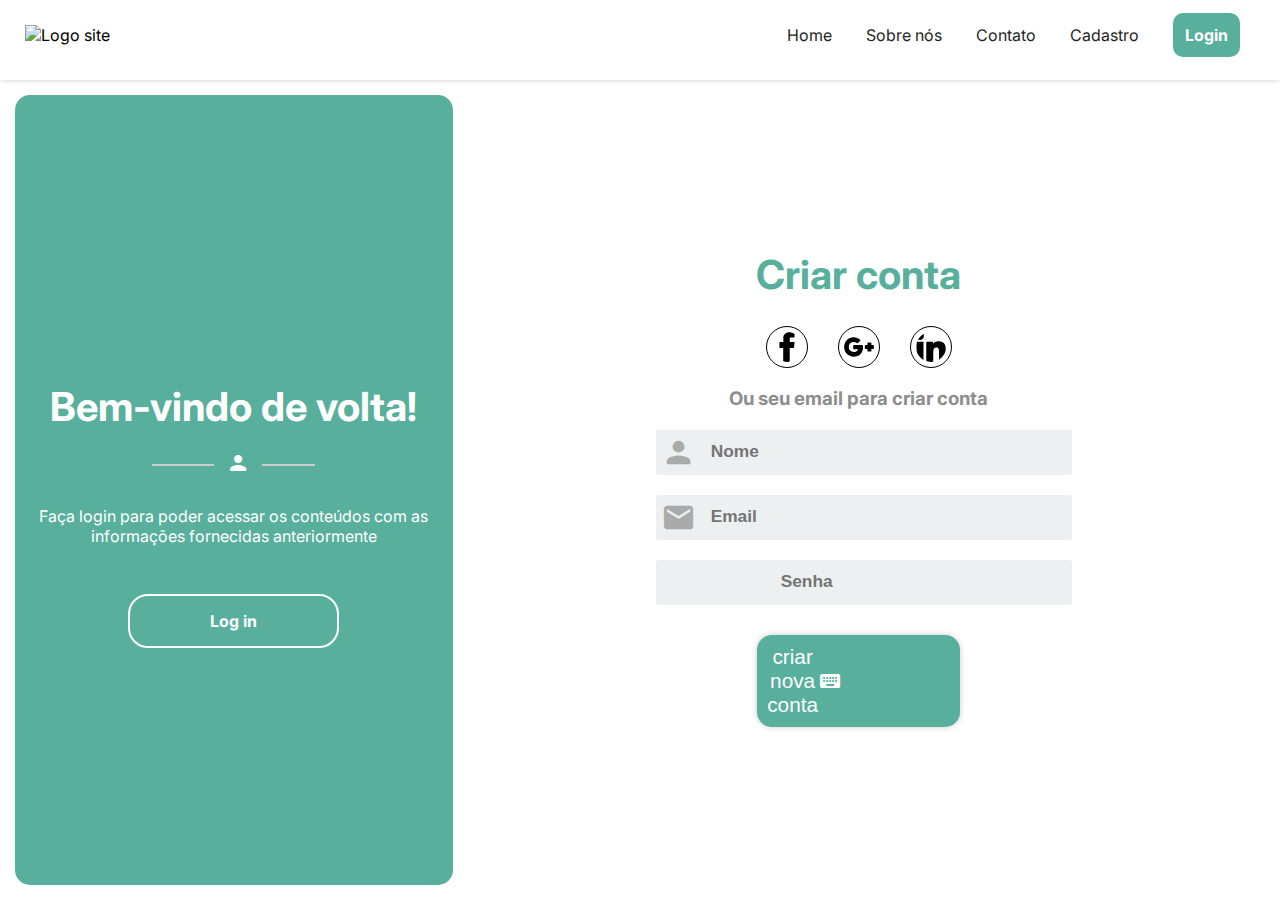
==== codigo/cadastro.html @ 4d18f3f8 "Merge pull request #1 from arthur-souza-armond-puc/master" ====
<!DOCTYPE html>
<html lang="pt-br">
<head>

    <!-- Meta tags -->
    <meta charset="UTF-8">
    <meta http-equiv="X-UA-Compatible" content="IE=edge">
    <meta name="viewport" content="width=device-width, initial-scale=1.0">

    <!-- Links -->    
    <link rel="stylesheet" href="global-styles/style.css"><!-- Global styles -->
    <link rel="stylesheet" href="header/assets/css/style.css"><!-- Header styles -->
    <link rel="stylesheet" href="pages-assets/cadastro/css/style.css"><!-- Cadastro styles -->
    <link href="https://fonts.googleapis.com/icon?family=Material+Icons" rel="stylesheet"><!-- Material icons -->

    <title>Cadastro - Programação em C#</title>
</head>
<body>
    <header>
        <div id="c-maxwidth-header">
            <div id="c-header-logo">
                <img alt="Logo site" alt="Logo site" src="">
            </div>        
            <nav>
                <li>
                    <a href="home.html">
                        Home
                    </a>
                    <a href="sobre-nos.html">
                        Sobre nós
                    </a>
                    <a href="contato.html">
                        Contato
                    </a>
                    <a href="cadastro.html">
                        Cadastro
                    </a>
                    <a class="login-btn-nav-header" href="login.html">
                        Login
                    </a>
                </li>
            </nav>
        </div>
    </header>
    <main class="row">
        <div id="login-call">
            <div id="c-login">
                <h2>
                    Bem-vindo de volta!
                </h2>
                <div class="divider-login">
                    <i class="material-icons">
                        person
                    </i>
                </div>
                <p>
                    Faça login para poder acessar os conteúdos com as informações fornecidas anteriormente
                </p><br><br>
                <a href="login.html">Log in</a>
            </div>            
        </div>
        <aside id="create-account-side">
            <div id="c-center-form-create-account">
                <h1>
                    Criar conta
                </h1>
                <div class="row" id="c-social-login-types">
                    <object data="pages-assets/cadastro/imgs/social-icons/facebook-icon.svg" width="30" height="30"> </object>
                    <object data="pages-assets/cadastro/imgs/social-icons/google-icon.svg" width="30" height="30"> </object>
                    <object data="pages-assets/cadastro/imgs/social-icons/linkedin-icon.svg" width="30" height="30"> </object>
                </div>
                <h3 style="color:#8d8d8d">
                    Ou seu email para criar conta
                </h3>
                <form name="save-new-user">
                    <div class="c-input-account-new">
                        <i class="material-icons">
                            person
                        </i>
                        <input placeholder="Nome">
                    </div>
                    <div class="c-input-account-new">
                        <i class="material-icons">
                            mail
                        </i>
                        <input placeholder="Email">
                    </div>
                    <div class="c-input-account-new">
                        <i class="material-icons">
                            key
                        </i>
                        <input placeholder="Senha">
                    </div>
                    <button class="row">
                        <span>criar nova conta</span>
                        <i class="material-icons">
                            keyboard_double_arrow_right
                        </i>
                    </button>
                </form>
            </div>            
        </aside>
    </main>
</body>
</html>
---- codigo/global-styles/style.css ----
:root{
    --primaryColorGlobal: #58AF9C;
}
.row{
    display: flex;
    flex-direction: row;
}
---- codigo/header/assets/css/style.css ----
header{    
    box-shadow: 0 0 0.3em #ccc;
    padding: 25px;
    height: 30px;
}
header #c-maxwidth-header{
    max-width: 1300px;
    margin: auto;
    display: flex;
    align-items: center;
    flex-direction: row;
}
header #c-header-logo{
    width: 35%;
}
header nav{
    width: 65%;
    text-align: end;
}
header nav li{
    list-style-type:none;
}
header nav li a{
    margin: 0px 15px;
    cursor: pointer;
}
header nav li .login-btn-nav-header{
    background-color: var( --primaryColorGlobal );
    padding: 12px;
    border-radius: 10px;
    color: white;
    font-weight: bold;
}
---- codigo/pages-assets/cadastro/css/style.css ----
@import url('https://fonts.googleapis.com/css2?family=Inter&display=swap');

/* Classes auxiliares */
.divider-login{    
    background-color: #ccc;
    width: 40%;
    margin: auto;
    height: 2px;
    margin-bottom: 40px;
}
.divider-login i{
    position: absolute;
    background-color: var( --primaryColorGlobal );
    padding: 12px;
    border-radius: 50%;
    margin-top: -25px;
    margin-left: -20px;
}
.row{
    display: flex;
    flex-direction: row;
    align-items: center;
}

body{
    font-family: 'Inter';
    padding: 0px;
    margin: 0;
    height: 100vh;
}
a{
    text-decoration: none;
    color: #252525;
}
main{
    height: calc( 100% - 110px );
    padding: 15px;
}
main #login-call{
    background-color: var( --primaryColorGlobal );
    width: 35%;
    height: 100%;
    display: flex;
    align-items: center;
    border-radius: 15px;
}
#login-call #c-login{
    text-align: center;
    padding: 15px;
    display: block;
    color: white;
}
#login-call h2{
    font-size: 2.5em;
    font-weight: bold;
}
#login-call p{
    margin-bottom: 25px;
    font-weight: 400;
}
#login-call a{
    border:solid;
    border-width: 2px;
    border-radius: 20px;
    padding: 15px 80px;
    font-weight: bold;
    cursor: pointer;
    color: white;
}
#login-call a:hover{
    background-color: white;
    color: var( --primaryColorGlobal );
}

#create-account-side{    
    display: flex;
    align-items: center;
    width: 65%;
}
#create-account-side #c-center-form-create-account{
    text-align: center;
    width: 100%;
}
#create-account-side h1{
    text-align: center;
    color: var( --primaryColorGlobal );
    font-size: 2.5em;
}
#create-account-side #c-social-login-types{
    justify-content: center;
}
#create-account-side #c-social-login-types object{
    border: solid;
    border-width: 1px;
    margin: 0px 15px;
    padding: 5px;
    border-radius: 50%;
}
#create-account-side form{
    width: 50%;
    margin: auto;
}
#create-account-side form .c-input-account-new{
    background-color: #ECF0F1;
    width: 100%;
    border: none;
    padding: 5px;
    display: flex;
    align-items: center;
    border-radius: 3px;
    margin: 20px 0px;
}
.c-input-account-new i{
    font-size: 35px;
    margin-right: 10px;
    color: #a9aaaa;
}
.c-input-account-new input{
    padding: 5px;
    background-color: rgba(0,0,0,0);
    width: 100%;
    border: none;
}
.c-input-account-new input:focus{
    outline: none;
}
.c-input-account-new input::placeholder{
    font-weight: bold;
    font-size: 1.3em;
}
#create-account-side form button{
    width: 50%;
    margin:30px auto;
    justify-content: space-between;
    background-color: var( --primaryColorGlobal );
    color: white;
    border: none;
    padding: 10px;
    font-size: 1.3em;
    border-radius: 15px;
    box-shadow: 0 0 0.3em #ccc;
    cursor: pointer;
}
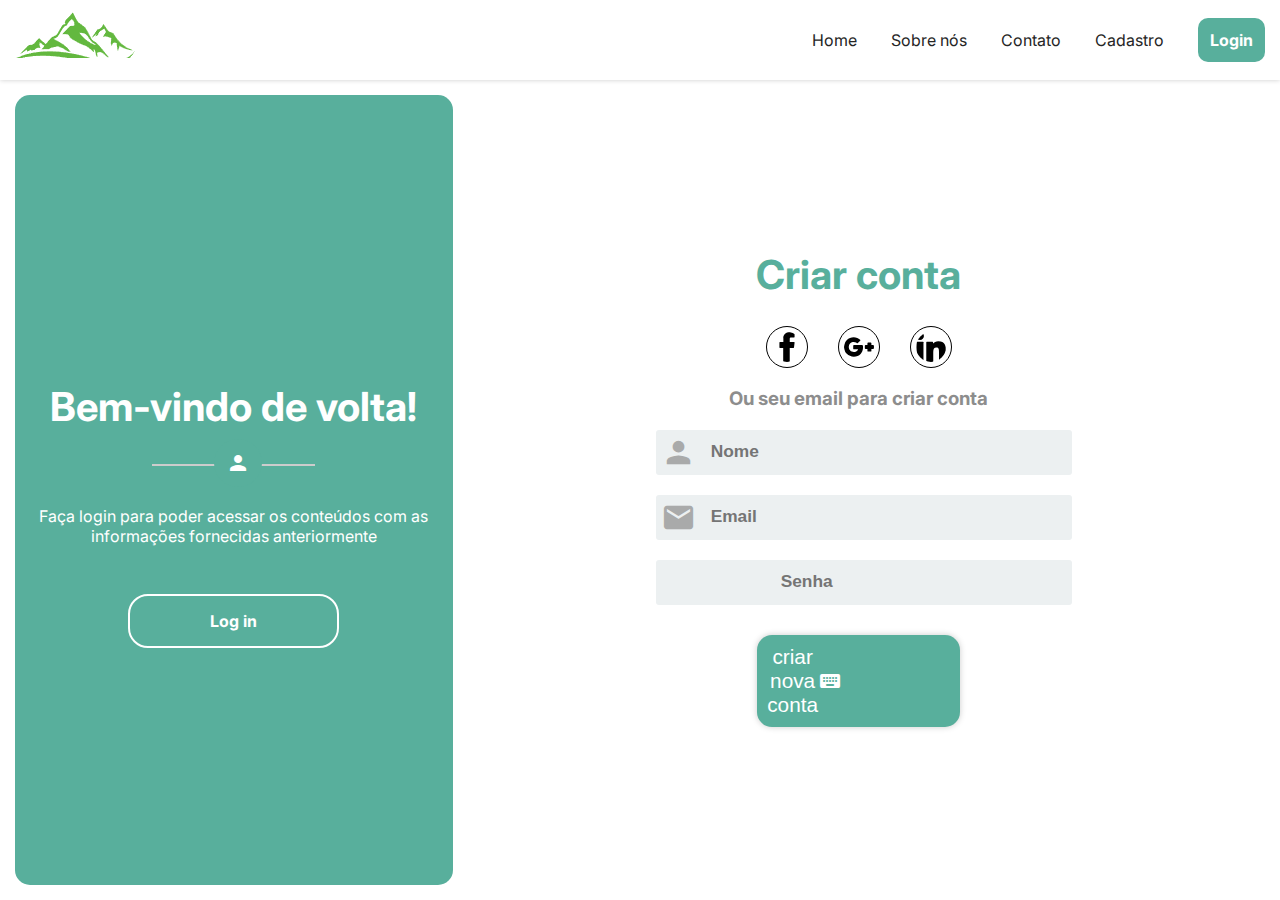
==== commit c9f40084: "Merge pull request #3 from arthur-souza-armond-puc/arthur" ====
--- a/codigo/cadastro.html
+++ b/codigo/cadastro.html
@@ -19,11 +19,10 @@
     <header>
         <div id="c-maxwidth-header">
             <div id="c-header-logo">
-                <img alt="Logo site" alt="Logo site" src="">
             </div>        
             <nav>
                 <li>
-                    <a href="home.html">
+                    <a href="index.html">
                         Home
                     </a>
                     <a href="sobre-nos.html">
@@ -101,5 +100,7 @@
             </div>            
         </aside>
     </main>
+    <!-- Scripts -->
+    <script type="text/javascript" src="header/assets/js/script.js"></script>
 </body>
 </html>--- a/codigo/header/assets/css/style.css
+++ b/codigo/header/assets/css/style.css
@@ -1,7 +1,7 @@
 header{    
     box-shadow: 0 0 0.3em #ccc;
-    padding: 25px;
-    height: 30px;
+    min-height: 80px;
+    height: 80px;
 }
 header #c-maxwidth-header{
     max-width: 1300px;
@@ -9,6 +9,7 @@
     display: flex;
     align-items: center;
     flex-direction: row;
+    height: 100%;
 }
 header #c-header-logo{
     width: 35%;
@@ -30,4 +31,11 @@
     border-radius: 10px;
     color: white;
     font-weight: bold;
+}
+#c-header-logo{
+    background-image: url( '../../../project-assets/logo-csharp.png' );
+    background-position: left;
+    background-repeat: no-repeat;
+    height: 50px;
+    margin-top: -15px;
 }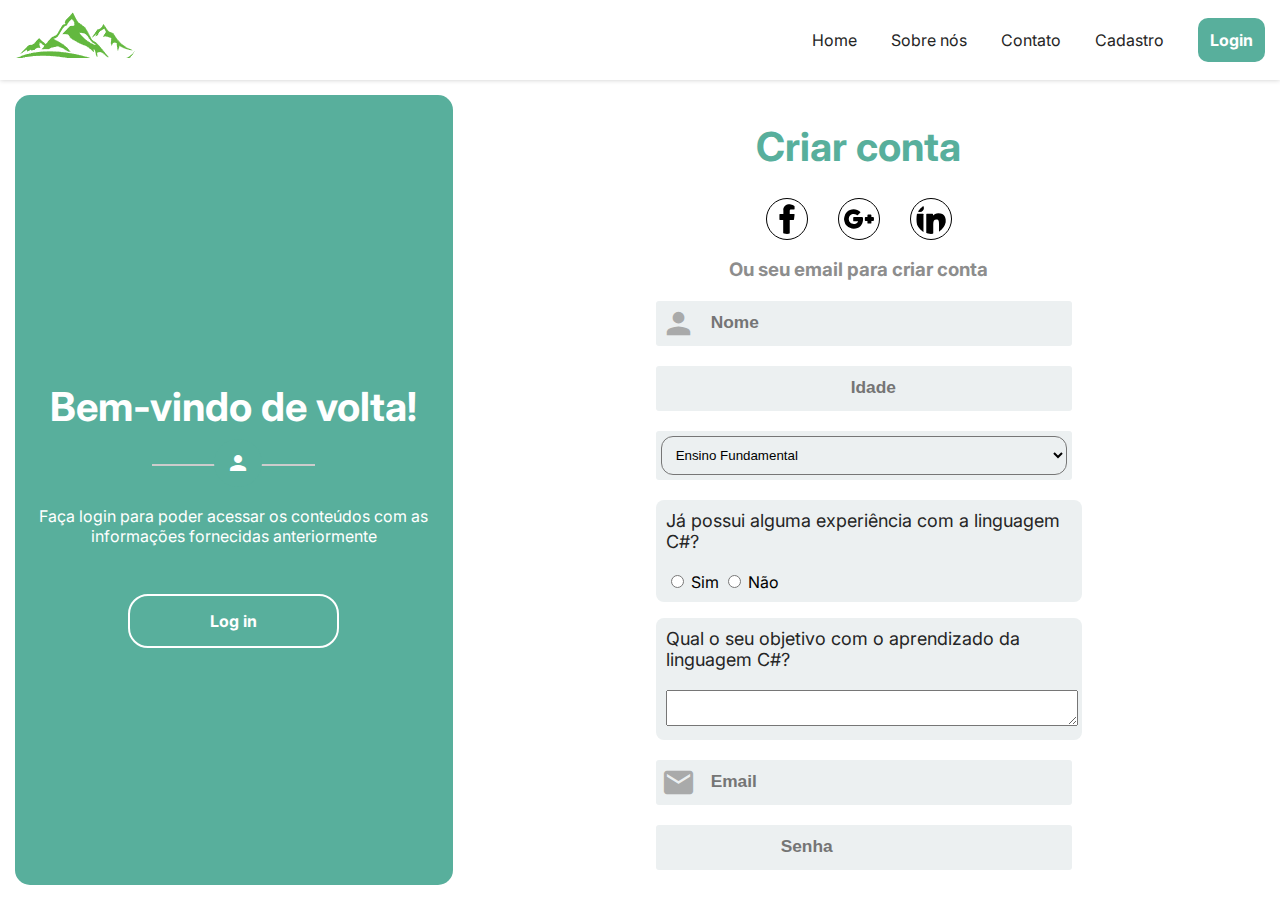
==== commit 45ebb660: "Adição de conteudo na página de cadastro" ====
--- a/codigo/cadastro.html
+++ b/codigo/cadastro.html
@@ -80,6 +80,37 @@
                     </div>
                     <div class="c-input-account-new">
                         <i class="material-icons">
+                            badge
+                        </i>
+                        <input placeholder="Idade" value="" type="number" id="user-idade">
+                    </div>
+                    <div class="c-input-account-new">
+                        <select id="s-escolaridade-options">
+                            <option value="" disabled>Selecione uma opção</option>
+                            <option value="ensino-fundamental">Ensino Fundamental</option>
+                            <option value="ensino-medio">Ensino médio</option>
+                            <option value="ensino-superior">Ensino Superior</option>
+                            <option value="pos-graduacao">Pós Graduação</option>
+                        </select>
+                    </div>
+                    <p style="text-align:start;background-color: #ECF0F1;padding: 10px;border-radius: 8px;width: 100%;">
+                        <label for="experiencia-csharp" style="font-weight: 6   00;font-size: 18px;color:#252525">
+                            Já possui alguma experiência com a linguagem C#?
+                        </label><br><br>
+                        <input type="radio" id="sim" name="experiencia-csharp" value="sim" required/>
+                        <label for="sim">Sim</label>
+                        <input type="radio" id="nao" name="experiencia-csharp" value="nao" required/>
+                        <label for="nao">Não</label>
+                    </p>
+                    <p style="text-align:start;background-color: #ECF0F1;padding: 10px;border-radius: 8px;width: 100%;">
+                        <label for="objetivo-csharp" style="font-weight: 6  00;font-size: 18px;color:#252525">
+                            Qual o seu objetivo com o aprendizado da linguagem C#?
+                        </label><br><br>
+                        <textarea id="objetivo-csharp" name="objetivo-csharp" required style="width:100%; max-width: 100%;"></textarea>
+                    </p>
+                    
+                    <div class="c-input-account-new">
+                        <i class="material-icons">
                             mail
                         </i>
                         <input placeholder="Email">
--- a/codigo/pages-assets/cadastro/css/style.css
+++ b/codigo/pages-assets/cadastro/css/style.css
@@ -76,10 +76,13 @@
     display: flex;
     align-items: center;
     width: 65%;
+    overflow-y: auto;
+    height: 100%;
 }
 #create-account-side #c-center-form-create-account{
     text-align: center;
     width: 100%;
+    height: 100%;
 }
 #create-account-side h1{
     text-align: center;
@@ -96,9 +99,16 @@
     padding: 5px;
     border-radius: 50%;
 }
+#s-escolaridade-options{
+    width: 100%;
+    background-color: rgba(0,0,0,0);
+    padding: 10px;
+    border-radius: 12px;
+}
 #create-account-side form{
     width: 50%;
     margin: auto;
+    padding-bottom: 50px;
 }
 #create-account-side form .c-input-account-new{
     background-color: #ECF0F1;
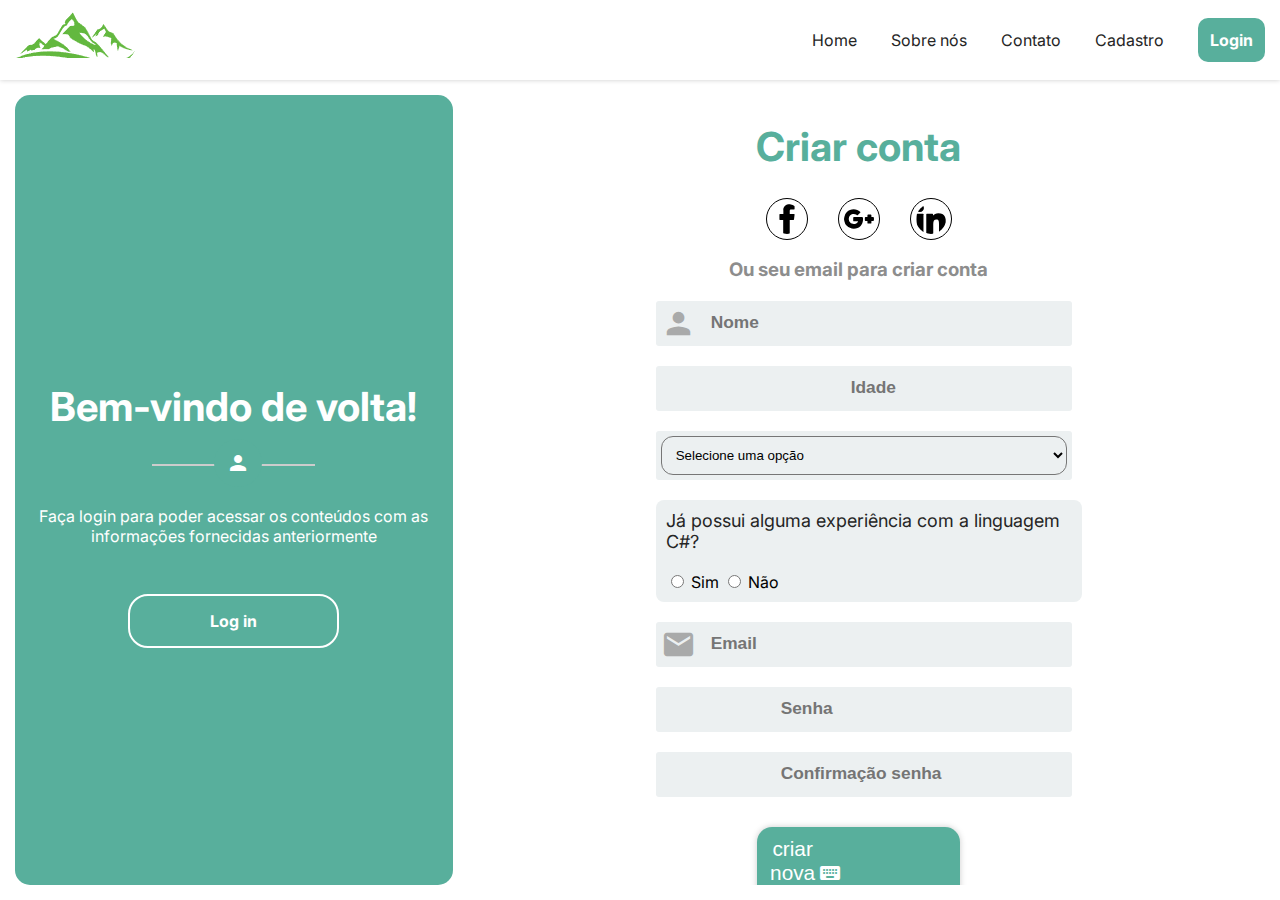
==== commit 1fe9aa05: "01/criar-cadastro Comecei a criar o cadastro de usuários no site" ====
--- a/codigo/cadastro.html
+++ b/codigo/cadastro.html
@@ -76,7 +76,7 @@
                         <i class="material-icons">
                             person
                         </i>
-                        <input placeholder="Nome">
+                        <input placeholder="Nome" id="nome-cadastro">
                     </div>
                     <div class="c-input-account-new">
                         <i class="material-icons">
@@ -86,7 +86,7 @@
                     </div>
                     <div class="c-input-account-new">
                         <select id="s-escolaridade-options">
-                            <option value="" disabled>Selecione uma opção</option>
+                            <option value="" disabled selected>Selecione uma opção</option>
                             <option value="ensino-fundamental">Ensino Fundamental</option>
                             <option value="ensino-medio">Ensino médio</option>
                             <option value="ensino-superior">Ensino Superior</option>
@@ -102,26 +102,25 @@
                         <input type="radio" id="nao" name="experiencia-csharp" value="nao" required/>
                         <label for="nao">Não</label>
                     </p>
-                    <p style="text-align:start;background-color: #ECF0F1;padding: 10px;border-radius: 8px;width: 100%;">
-                        <label for="objetivo-csharp" style="font-weight: 6  00;font-size: 18px;color:#252525">
-                            Qual o seu objetivo com o aprendizado da linguagem C#?
-                        </label><br><br>
-                        <textarea id="objetivo-csharp" name="objetivo-csharp" required style="width:100%; max-width: 100%;"></textarea>
-                    </p>
-                    
                     <div class="c-input-account-new">
                         <i class="material-icons">
                             mail
                         </i>
-                        <input placeholder="Email">
+                        <input placeholder="Email" id="email-cadastro">
                     </div>
                     <div class="c-input-account-new">
                         <i class="material-icons">
                             key
                         </i>
-                        <input placeholder="Senha">
+                        <input placeholder="Senha" id="senha-cadastro" type="password">
                     </div>
-                    <button class="row">
+                    <div class="c-input-account-new">
+                        <i class="material-icons">
+                            key
+                        </i>
+                        <input placeholder="Confirmação senha" id="confirm-senha-cadastro" type="password">
+                    </div>
+                    <button class="row" type="button" onclick="cadastrar()">
                         <span>criar nova conta</span>
                         <i class="material-icons">
                             keyboard_double_arrow_right
@@ -133,5 +132,6 @@
     </main>
     <!-- Scripts -->
     <script type="text/javascript" src="header/assets/js/script.js"></script>
+    <script type="text/javascript" src="pages-assets/cadastro/js/script.js"></script>
 </body>
 </html>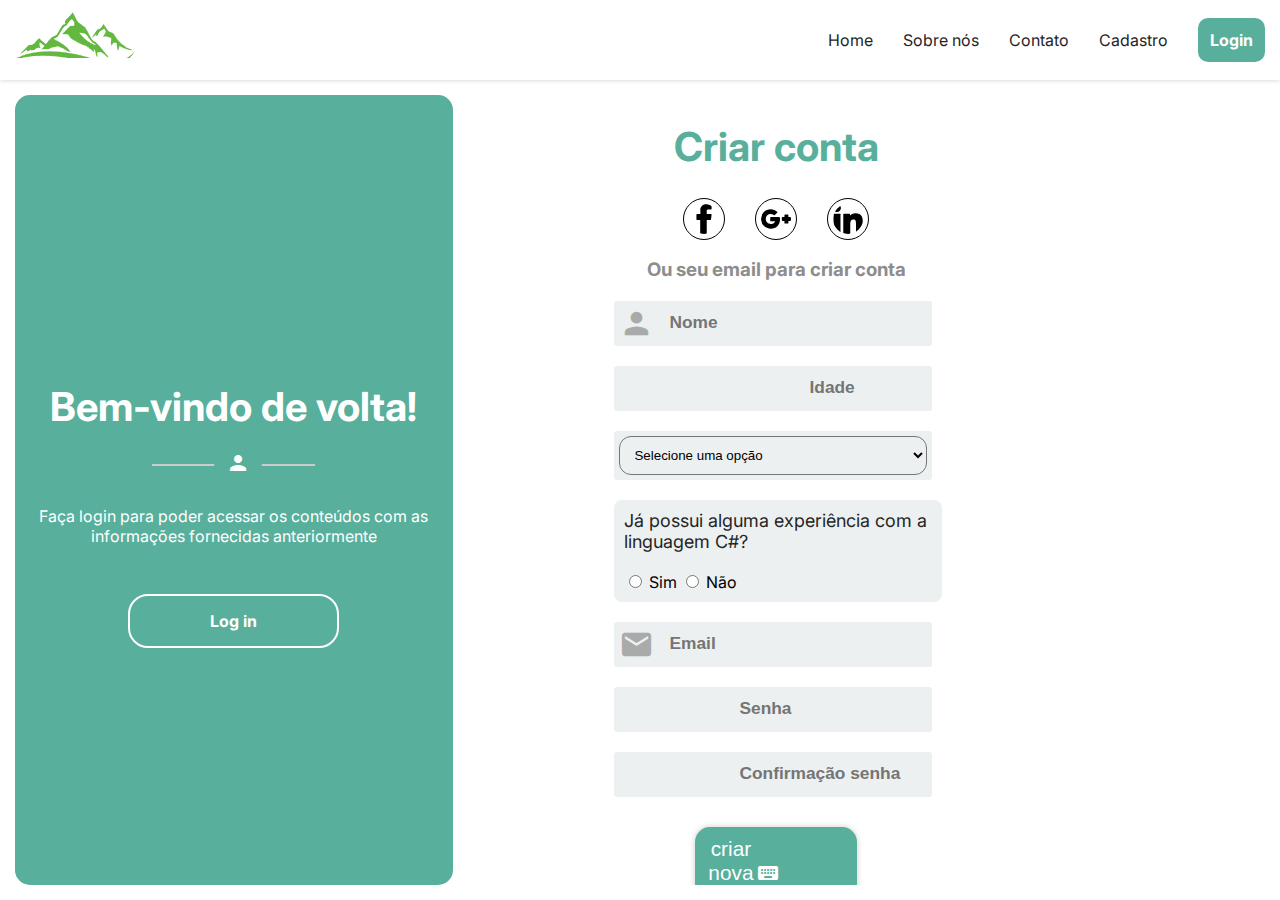
==== commit 9fc260af: "responsividade pages" ====
--- a/codigo/cadastro.html
+++ b/codigo/cadastro.html
@@ -1,6 +1,15 @@
 <!DOCTYPE html>
 <html lang="pt-br">
 <head>
+
+    <script>
+        
+        let session = sessionStorage.getItem( 'session' );
+        
+        if( session )
+            window.location.href = 'conta.html'
+
+    </script>
 
     <!-- Meta tags -->
     <meta charset="UTF-8">
@@ -18,31 +27,43 @@
 <body>
     <header>
         <div id="c-maxwidth-header">
-            <div id="c-header-logo">
-            </div>        
+            <div id="c-header-logo"></div>
+            <span class="material-icons mob-hamburguer">
+                menu
+            </span>
             <nav>
-                <li>
-                    <a href="index.html">
-                        Home
-                    </a>
-                    <a href="sobre-nos.html">
-                        Sobre nós
-                    </a>
-                    <a href="contato.html">
-                        Contato
-                    </a>
-                    <a href="cadastro.html">
-                        Cadastro
-                    </a>
-                    <a class="login-btn-nav-header" href="login.html">
-                        Login
-                    </a>
-                </li>
+                <ul>
+                    <li>
+                        <a href="index.html">
+                            Home
+                        </a> 
+                    </li>
+                    <li>
+                        <a href="sobre-nos.html">
+                            Sobre nós
+                        </a>
+                    </li>
+                    <li>
+                        <a href="contato.html">
+                            Contato
+                        </a>
+                    </li>
+                    <li>
+                        <a href="cadastro.html">
+                            Cadastro
+                        </a>
+                    </li>
+                    <li>
+                        <a class="login-btn-nav-header" href="login.html">
+                            Login
+                        </a>
+                    </li>
+                </ul>
             </nav>
         </div>
     </header>
     <main class="row">
-        <div id="login-call">
+        <div id="login-call" class="col-md-6 col-12">
             <div id="c-login">
                 <h2>
                     Bem-vindo de volta!
@@ -58,7 +79,7 @@
                 <a href="login.html">Log in</a>
             </div>            
         </div>
-        <aside id="create-account-side">
+        <aside id="create-account-side" class="col-md-6 col-12">
             <div id="c-center-form-create-account">
                 <h1>
                     Criar conta
@@ -93,7 +114,7 @@
                             <option value="pos-graduacao">Pós Graduação</option>
                         </select>
                     </div>
-                    <p style="text-align:start;background-color: #ECF0F1;padding: 10px;border-radius: 8px;width: 100%;">
+                    <p style="text-align:start;background-color: #ECF0F1;padding: 10px;border-radius: 8px;width: 95%;">
                         <label for="experiencia-csharp" style="font-weight: 6   00;font-size: 18px;color:#252525">
                             Já possui alguma experiência com a linguagem C#?
                         </label><br><br>
@@ -132,6 +153,7 @@
     </main>
     <!-- Scripts -->
     <script type="text/javascript" src="header/assets/js/script.js"></script>
+    <script type="text/javascript" src="global/js/db-actions.js"></script>
     <script type="text/javascript" src="pages-assets/cadastro/js/script.js"></script>
 </body>
 </html>--- a/codigo/header/assets/css/style.css
+++ b/codigo/header/assets/css/style.css
@@ -18,8 +18,10 @@
     width: 65%;
     text-align: end;
 }
-header nav li{
+header nav ul{
     list-style-type:none;
+    display: flex;
+    justify-content: end;
 }
 header nav li a{
     margin: 0px 15px;
@@ -38,4 +40,50 @@
     background-repeat: no-repeat;
     height: 50px;
     margin-top: -15px;
+}
+
+.mob-hamburguer{
+    background-color: var( --primaryColorGlobal );
+    color: white;
+    padding: 10px;
+    border-radius: 12px;
+    margin-right: 10px;
+    display: none !important;
+}
+
+@media screen and ( max-width: 768px ){
+    header nav{
+        position: absolute;
+        margin-top: 330px;
+        background-color: white;
+        width: 100%;
+        text-align: start;
+        box-shadow: 0 0 0.3em #25252569;
+    }
+    header nav ul{
+        padding: 0;
+        display: block;
+    }
+    header nav ul li{
+        border: solid;
+        border-width: 0px 0px 1px 0px;
+        border-color: #ccc;
+    }
+    header nav li a{
+        color: #252525;
+        font-weight: bold;
+        padding: 10px;
+        display: block;
+    }
+    header nav li .login-btn-nav-header{
+        background-color: #fff;
+        color: #252525;
+        display: block;
+    }
+    header #c-maxwidth-header{
+        justify-content: space-between;
+    }
+    .mob-hamburguer{
+        display: block !important;
+    }
 }--- a/codigo/pages-assets/cadastro/css/style.css
+++ b/codigo/pages-assets/cadastro/css/style.css
@@ -1,4 +1,4 @@
-@import url('https://fonts.googleapis.com/css2?family=Inter&display=swap');
+    @import url('https://fonts.googleapis.com/css2?family=Inter&display=swap');
 
 /* Classes auxiliares */
 .divider-login{    
@@ -74,8 +74,7 @@
 
 #create-account-side{    
     display: flex;
-    align-items: center;
-    width: 65%;
+    align-items: center;    
     overflow-y: auto;
     height: 100%;
 }
@@ -112,7 +111,7 @@
 }
 #create-account-side form .c-input-account-new{
     background-color: #ECF0F1;
-    width: 100%;
+    width: 95%;
     border: none;
     padding: 5px;
     display: flex;
@@ -150,4 +149,16 @@
     border-radius: 15px;
     box-shadow: 0 0 0.3em #ccc;
     cursor: pointer;
+}
+
+@media screen and ( max-width: 768px ){
+    #login-call{
+        display: none !important;
+    }
+    #create-account-side{
+        overflow-y: none;
+    }
+    #create-account-side form{
+        width: 100%;
+    }
 }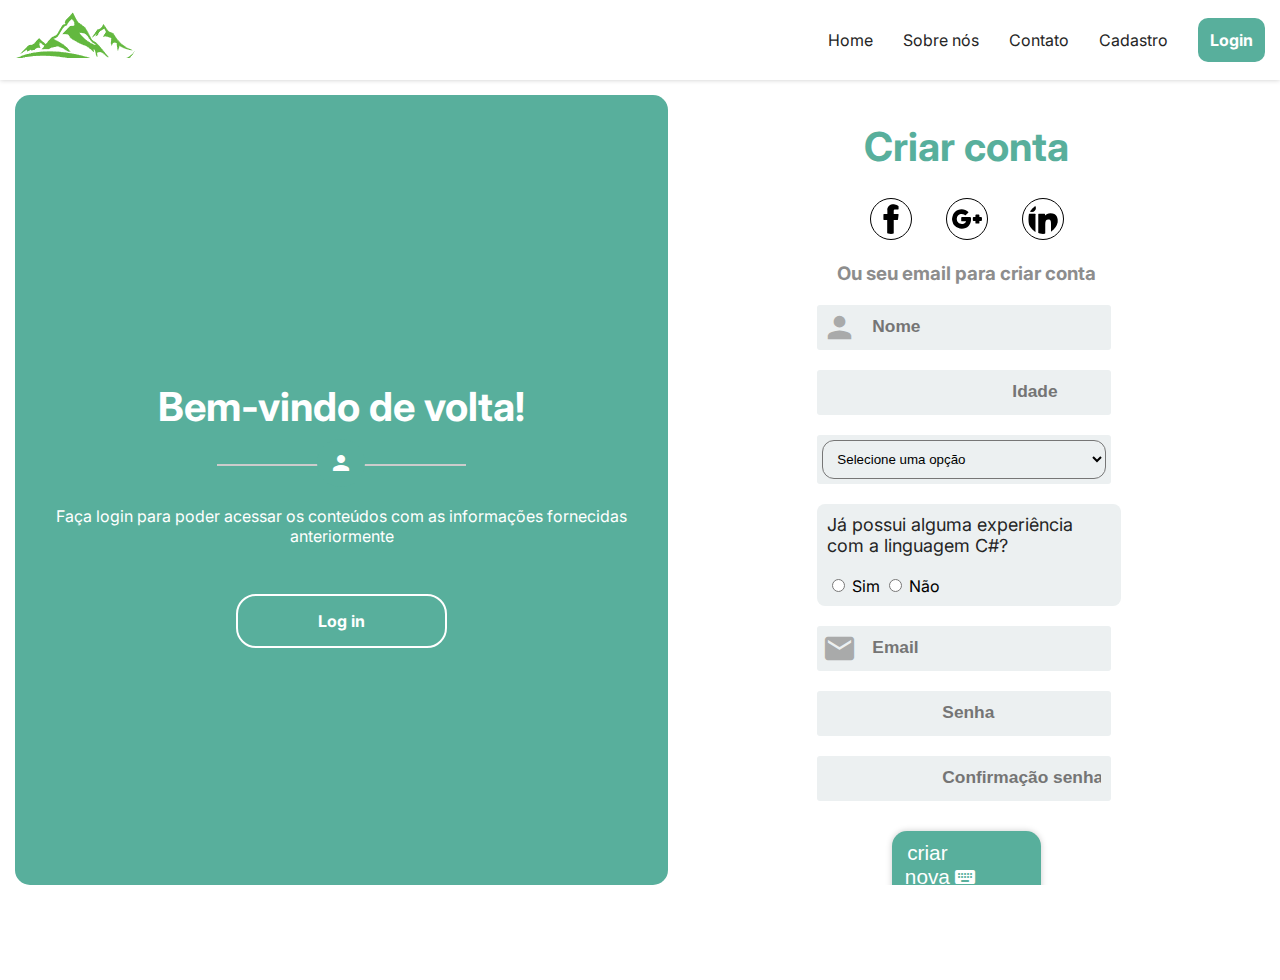
==== commit f9912bef: "melhoria de responsividade na página de conta" ====
--- a/codigo/cadastro.html
+++ b/codigo/cadastro.html
@@ -15,6 +15,8 @@
     <meta charset="UTF-8">
     <meta http-equiv="X-UA-Compatible" content="IE=edge">
     <meta name="viewport" content="width=device-width, initial-scale=1.0">
+
+    <link href="https://cdn.jsdelivr.net/npm/bootstrap@5.3.0/dist/css/bootstrap.min.css" rel="stylesheet" integrity="sha384-9ndCyUaIbzAi2FUVXJi0CjmCapSmO7SnpJef0486qhLnuZ2cdeRhO02iuK6FUUVM" crossorigin="anonymous">
 
     <!-- Links -->    
     <link rel="stylesheet" href="global-styles/style.css"><!-- Global styles -->
@@ -62,95 +64,97 @@
             </nav>
         </div>
     </header>
-    <main class="row">
-        <div id="login-call" class="col-md-6 col-12">
-            <div id="c-login">
-                <h2>
-                    Bem-vindo de volta!
-                </h2>
-                <div class="divider-login">
-                    <i class="material-icons">
-                        person
-                    </i>
-                </div>
-                <p>
-                    Faça login para poder acessar os conteúdos com as informações fornecidas anteriormente
-                </p><br><br>
-                <a href="login.html">Log in</a>
-            </div>            
-        </div>
-        <aside id="create-account-side" class="col-md-6 col-12">
-            <div id="c-center-form-create-account">
-                <h1>
-                    Criar conta
-                </h1>
-                <div class="row" id="c-social-login-types">
-                    <object data="pages-assets/cadastro/imgs/social-icons/facebook-icon.svg" width="30" height="30"> </object>
-                    <object data="pages-assets/cadastro/imgs/social-icons/google-icon.svg" width="30" height="30"> </object>
-                    <object data="pages-assets/cadastro/imgs/social-icons/linkedin-icon.svg" width="30" height="30"> </object>
-                </div>
-                <h3 style="color:#8d8d8d">
-                    Ou seu email para criar conta
-                </h3>
-                <form name="save-new-user">
-                    <div class="c-input-account-new">
-                        <i class="material-icons">
+    <div class="container-fluid" style="height: 100%">
+        <main class="row">
+            <div id="login-call" class="col-md-4 col-12">
+                <div id="c-login">
+                    <h2 class="mb-4">
+                        Bem-vindo de volta!
+                    </h2>
+                    <div class="divider-login">
+                        <i class="material-icons" style="margin-left: -25px;">
                             person
                         </i>
-                        <input placeholder="Nome" id="nome-cadastro">
                     </div>
-                    <div class="c-input-account-new">
-                        <i class="material-icons">
-                            badge
-                        </i>
-                        <input placeholder="Idade" value="" type="number" id="user-idade">
+                    <p>
+                        Faça login para poder acessar os conteúdos com as informações fornecidas anteriormente
+                    </p><br><br>
+                    <a href="login.html">Log in</a>
+                </div>            
+            </div>
+            <aside id="create-account-side" class="col-md-8 col-12">
+                <div id="c-center-form-create-account">
+                    <h1>
+                        Criar conta
+                    </h1>
+                    <div id="c-social-login-types">
+                        <object data="pages-assets/cadastro/imgs/social-icons/facebook-icon.svg" width="30" height="30"> </object>
+                        <object data="pages-assets/cadastro/imgs/social-icons/google-icon.svg" width="30" height="30"> </object>
+                        <object data="pages-assets/cadastro/imgs/social-icons/linkedin-icon.svg" width="30" height="30"> </object>
                     </div>
-                    <div class="c-input-account-new">
-                        <select id="s-escolaridade-options">
-                            <option value="" disabled selected>Selecione uma opção</option>
-                            <option value="ensino-fundamental">Ensino Fundamental</option>
-                            <option value="ensino-medio">Ensino médio</option>
-                            <option value="ensino-superior">Ensino Superior</option>
-                            <option value="pos-graduacao">Pós Graduação</option>
-                        </select>
-                    </div>
-                    <p style="text-align:start;background-color: #ECF0F1;padding: 10px;border-radius: 8px;width: 95%;">
-                        <label for="experiencia-csharp" style="font-weight: 6   00;font-size: 18px;color:#252525">
-                            Já possui alguma experiência com a linguagem C#?
-                        </label><br><br>
-                        <input type="radio" id="sim" name="experiencia-csharp" value="sim" required/>
-                        <label for="sim">Sim</label>
-                        <input type="radio" id="nao" name="experiencia-csharp" value="nao" required/>
-                        <label for="nao">Não</label>
-                    </p>
-                    <div class="c-input-account-new">
-                        <i class="material-icons">
-                            mail
-                        </i>
-                        <input placeholder="Email" id="email-cadastro">
-                    </div>
-                    <div class="c-input-account-new">
-                        <i class="material-icons">
-                            key
-                        </i>
-                        <input placeholder="Senha" id="senha-cadastro" type="password">
-                    </div>
-                    <div class="c-input-account-new">
-                        <i class="material-icons">
-                            key
-                        </i>
-                        <input placeholder="Confirmação senha" id="confirm-senha-cadastro" type="password">
-                    </div>
-                    <button class="row" type="button" onclick="cadastrar()">
-                        <span>criar nova conta</span>
-                        <i class="material-icons">
-                            keyboard_double_arrow_right
-                        </i>
-                    </button>
-                </form>
-            </div>            
-        </aside>
-    </main>
+                    <h3 style="color:#8d8d8d">
+                        Ou seu email para criar conta
+                    </h3>
+                    <form name="save-new-user">
+                        <div class="c-input-account-new">
+                            <i class="material-icons">
+                                person
+                            </i>
+                            <input placeholder="Nome" id="nome-cadastro">
+                        </div>
+                        <div class="c-input-account-new">
+                            <i class="material-icons">
+                                badge
+                            </i>
+                            <input placeholder="Idade" value="" type="number" id="user-idade">
+                        </div>
+                        <div class="c-input-account-new">
+                            <select id="s-escolaridade-options">
+                                <option value="" disabled selected>Selecione uma opção</option>
+                                <option value="ensino-fundamental">Ensino Fundamental</option>
+                                <option value="ensino-medio">Ensino médio</option>
+                                <option value="ensino-superior">Ensino Superior</option>
+                                <option value="pos-graduacao">Pós Graduação</option>
+                            </select>
+                        </div>
+                        <p style="text-align:start;background-color: #ECF0F1;padding: 10px;border-radius: 8px;width: 95%;">
+                            <label for="experiencia-csharp" style="font-weight: 6   00;font-size: 18px;color:#252525">
+                                Já possui alguma experiência com a linguagem C#?
+                            </label><br><br>
+                            <input type="radio" id="sim" name="experiencia-csharp" value="sim" required/>
+                            <label for="sim">Sim</label>
+                            <input type="radio" id="nao" name="experiencia-csharp" value="nao" required/>
+                            <label for="nao">Não</label>
+                        </p>
+                        <div class="c-input-account-new">
+                            <i class="material-icons">
+                                mail
+                            </i>
+                            <input placeholder="Email" id="email-cadastro">
+                        </div>
+                        <div class="c-input-account-new">
+                            <i class="material-icons">
+                                key
+                            </i>
+                            <input placeholder="Senha" id="senha-cadastro" type="password">
+                        </div>
+                        <div class="c-input-account-new">
+                            <i class="material-icons">
+                                key
+                            </i>
+                            <input placeholder="Confirmação senha" id="confirm-senha-cadastro" type="password">
+                        </div>
+                        <button class="row" type="button" onclick="cadastrar()">
+                            <span>criar nova conta</span>
+                            <i class="material-icons">
+                                keyboard_double_arrow_right
+                            </i>
+                        </button>
+                    </form>
+                </div>            
+            </aside>
+        </main>
+    </div>    
     <!-- Scripts -->
     <script type="text/javascript" src="header/assets/js/script.js"></script>
     <script type="text/javascript" src="global/js/db-actions.js"></script>
--- a/codigo/pages-assets/cadastro/css/style.css
+++ b/codigo/pages-assets/cadastro/css/style.css
@@ -38,7 +38,6 @@
 }
 main #login-call{
     background-color: var( --primaryColorGlobal );
-    width: 35%;
     height: 100%;
     display: flex;
     align-items: center;
@@ -77,6 +76,7 @@
     align-items: center;    
     overflow-y: auto;
     height: 100%;
+    padding: 0;
 }
 #create-account-side #c-center-form-create-account{
     text-align: center;
